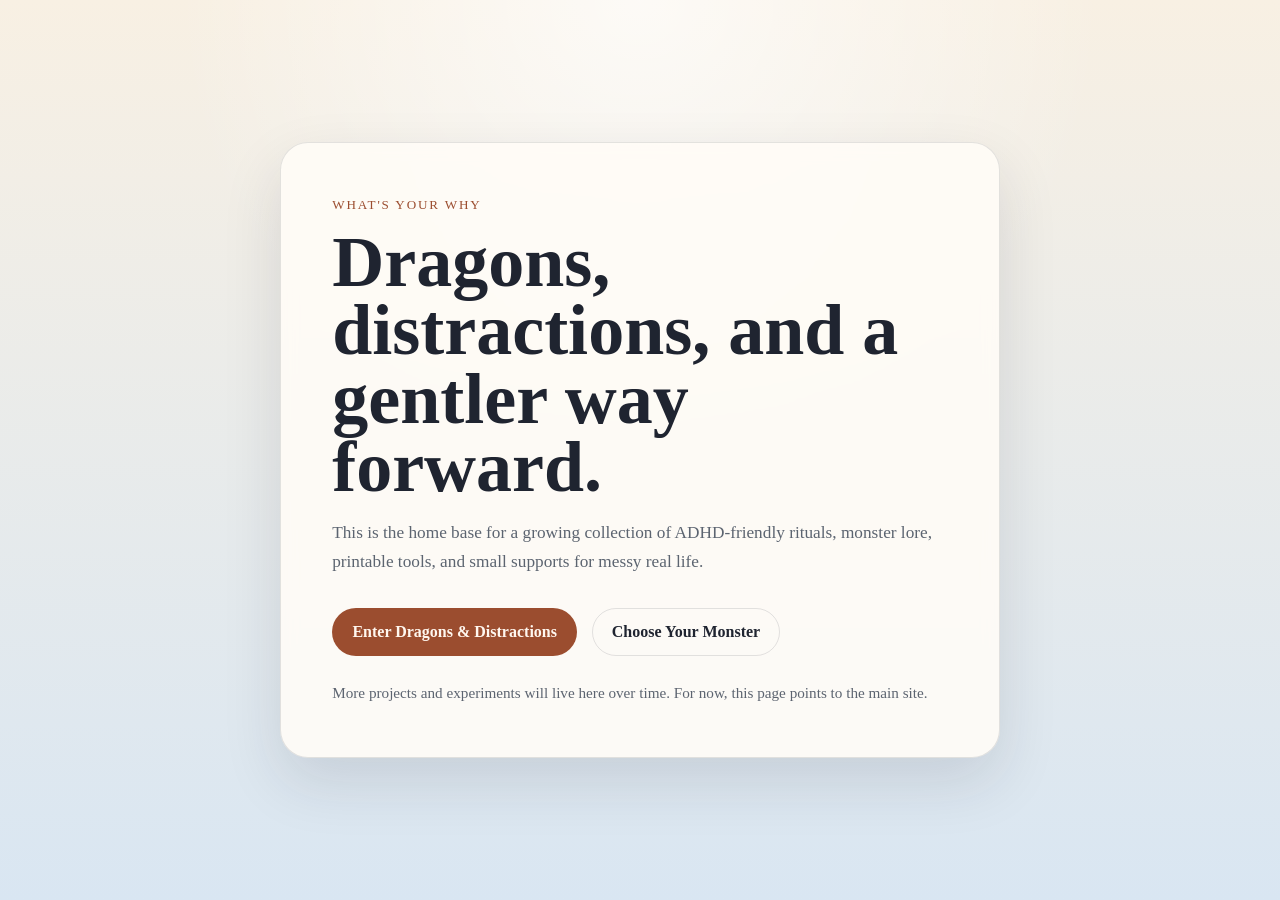
==== index.html @ ef9a0e59 "Rename whatsyourwhy-index.html to index.html" ====
<!doctype html>
<html lang="en">
  <head>
    <meta charset="utf-8">
    <meta name="viewport" content="width=device-width, initial-scale=1">
    <title>What's Your Why</title>
    <meta
      name="description"
      content="A simple home base for Dragons & Distractions, ADHD-friendly rituals, and creative tools."
    >
    <style>
      :root {
        color-scheme: light;
        --bg-top: #f8f0e3;
        --bg-bottom: #d9e6f2;
        --panel: rgba(255, 252, 247, 0.9);
        --ink: #1f2430;
        --muted: #5c6470;
        --accent: #9b4d2f;
        --accent-dark: #7a3b21;
        --border: rgba(31, 36, 48, 0.12);
        --shadow: 0 24px 60px rgba(31, 36, 48, 0.12);
      }

      * {
        box-sizing: border-box;
      }

      body {
        margin: 0;
        min-height: 100vh;
        font-family: Georgia, "Times New Roman", serif;
        color: var(--ink);
        background:
          radial-gradient(circle at top, rgba(255, 255, 255, 0.7), transparent 42%),
          linear-gradient(180deg, var(--bg-top), var(--bg-bottom));
      }

      main {
        width: min(720px, calc(100% - 2rem));
        margin: 0 auto;
        min-height: 100vh;
        display: grid;
        place-items: center;
        padding: 3rem 0;
      }

      .card {
        width: 100%;
        background: var(--panel);
        border: 1px solid var(--border);
        border-radius: 28px;
        box-shadow: var(--shadow);
        padding: clamp(2rem, 4vw, 3.5rem);
        backdrop-filter: blur(8px);
      }

      .eyebrow {
        margin: 0 0 0.75rem;
        font-size: 0.82rem;
        letter-spacing: 0.14em;
        text-transform: uppercase;
        color: var(--accent);
      }

      h1 {
        margin: 0;
        font-size: clamp(2.4rem, 7vw, 4.5rem);
        line-height: 0.95;
      }

      p {
        margin: 1rem 0 0;
        font-size: 1.08rem;
        line-height: 1.7;
        color: var(--muted);
      }

      .actions {
        display: flex;
        flex-wrap: wrap;
        gap: 0.9rem;
        margin-top: 2rem;
      }

      .button {
        display: inline-flex;
        align-items: center;
        justify-content: center;
        min-height: 3rem;
        padding: 0.8rem 1.2rem;
        border-radius: 999px;
        border: 1px solid transparent;
        font-weight: 700;
        text-decoration: none;
        transition: transform 140ms ease, background-color 140ms ease, border-color 140ms ease;
      }

      .button:hover,
      .button:focus-visible {
        transform: translateY(-1px);
      }

      .button-primary {
        background: var(--accent);
        color: #fff7ef;
      }

      .button-primary:hover,
      .button-primary:focus-visible {
        background: var(--accent-dark);
      }

      .button-secondary {
        background: transparent;
        color: var(--ink);
        border-color: var(--border);
      }

      .button-secondary:hover,
      .button-secondary:focus-visible {
        background: rgba(255, 255, 255, 0.5);
      }

      .note {
        margin-top: 1.5rem;
        font-size: 0.95rem;
      }

      @media (max-width: 640px) {
        .actions {
          flex-direction: column;
        }

        .button {
          width: 100%;
        }
      }
    </style>
  </head>
  <body>
    <main>
      <section class="card" aria-labelledby="site-title">
        <p class="eyebrow">What's Your Why</p>
        <h1 id="site-title">Dragons, distractions, and a gentler way forward.</h1>
        <p>
          This is the home base for a growing collection of ADHD-friendly rituals, monster lore,
          printable tools, and small supports for messy real life.
        </p>
        <div class="actions">
          <a class="button button-primary" href="https://whatsyourwhy.github.io/dragons-and-distractions-site/">
            Enter Dragons &amp; Distractions
          </a>
          <a class="button button-secondary" href="https://whatsyourwhy.github.io/dragons-and-distractions-site/choose-your-monster">
            Choose Your Monster
          </a>
        </div>
        <p class="note">
          More projects and experiments will live here over time. For now, this page points to the
          main site.
        </p>
      </section>
    </main>
  </body>
</html>
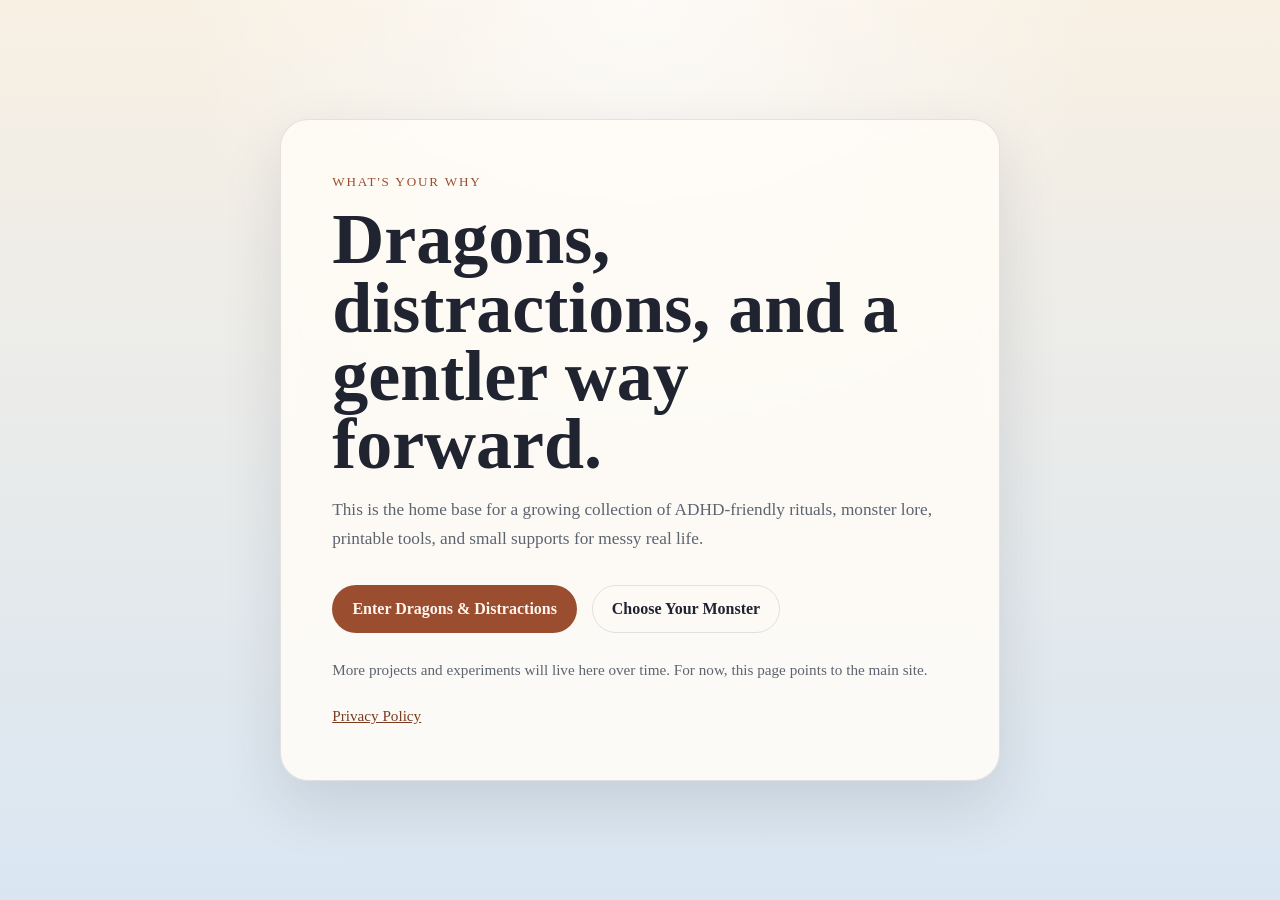
==== commit d950bf21: "Add privacy policy page" ====
--- a/index.html
+++ b/index.html
@@ -4,6 +4,21 @@
     <meta charset="utf-8">
     <meta name="viewport" content="width=device-width, initial-scale=1">
     <title>What's Your Why</title>
+    <script
+      async
+      src="https://pagead2.googlesyndication.com/pagead/js/adsbygoogle.js?client=ca-pub-9310837374819126"
+      crossorigin="anonymous"
+    ></script>
+    <script async src="https://www.googletagmanager.com/gtag/js?id=G-DFPLZYKDJ5"></script>
+    <script>
+      window.dataLayer = window.dataLayer || [];
+      function gtag() {
+        dataLayer.push(arguments);
+      }
+
+      gtag("js", new Date());
+      gtag("config", "G-DFPLZYKDJ5");
+    </script>
     <meta
       name="description"
       content="A simple home base for Dragons & Distractions, ADHD-friendly rituals, and creative tools."
@@ -127,6 +142,15 @@
         font-size: 0.95rem;
       }
 
+      .footer-links {
+        margin-top: 1.25rem;
+        font-size: 0.95rem;
+      }
+
+      .footer-links a {
+        color: var(--accent-dark);
+      }
+
       @media (max-width: 640px) {
         .actions {
           flex-direction: column;
@@ -159,6 +183,9 @@
           More projects and experiments will live here over time. For now, this page points to the
           main site.
         </p>
+        <p class="footer-links">
+          <a href="/privacy.html">Privacy Policy</a>
+        </p>
       </section>
     </main>
   </body>
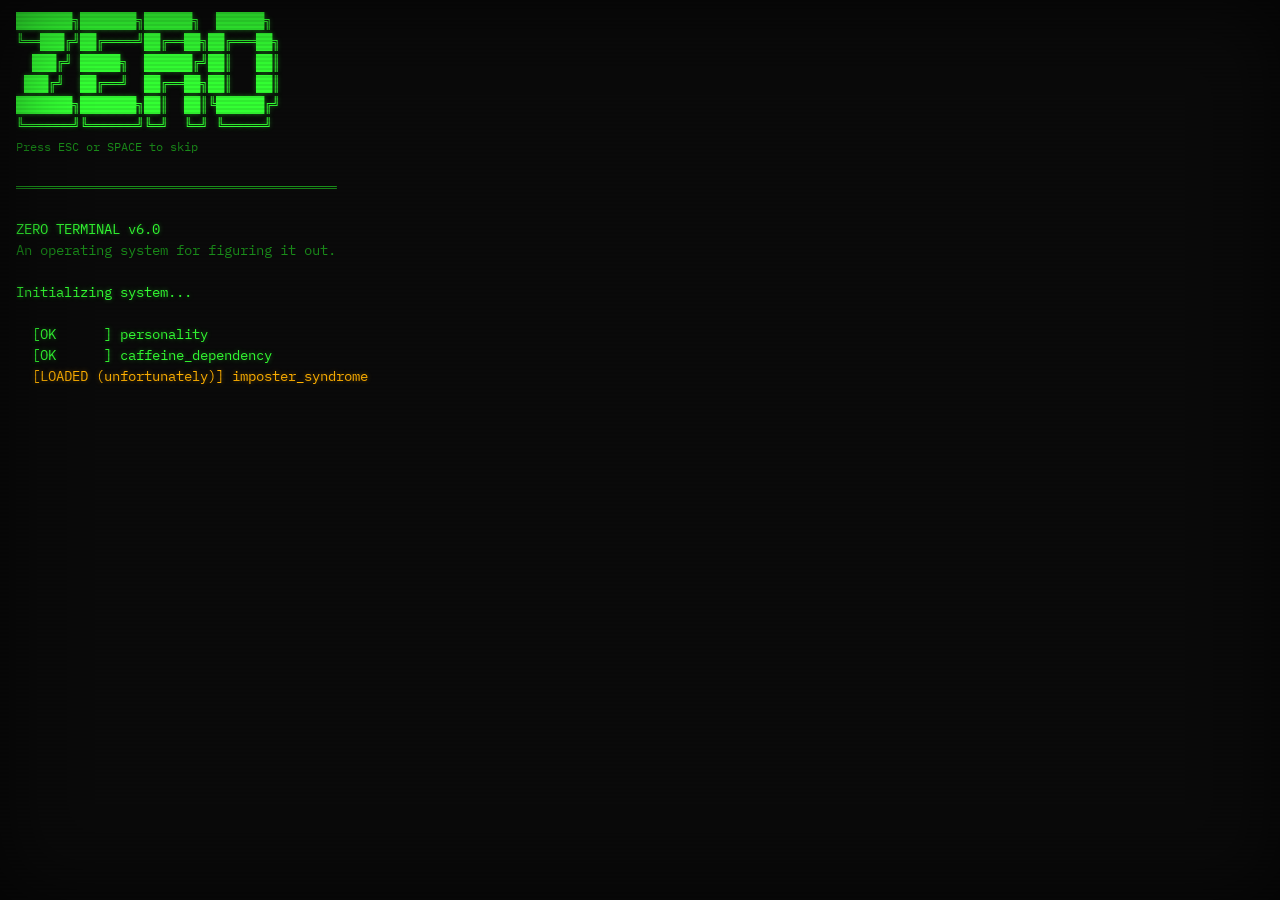
==== commit ee99463f: "Deploy ZERO TERMINAL to GitHub Pages Replace landing page with Zero Terminal build output. Privacy p" ====
--- a/index.html
+++ b/index.html
@@ -1,192 +1,56 @@
-<!doctype html>
+<!DOCTYPE html>
 <html lang="en">
-  <head>
-    <meta charset="utf-8">
-    <meta name="viewport" content="width=device-width, initial-scale=1">
-    <title>What's Your Why</title>
-    <script
-      async
-      src="https://pagead2.googlesyndication.com/pagead/js/adsbygoogle.js?client=ca-pub-9310837374819126"
-      crossorigin="anonymous"
-    ></script>
-    <script async src="https://www.googletagmanager.com/gtag/js?id=G-DFPLZYKDJ5"></script>
-    <script>
-      window.dataLayer = window.dataLayer || [];
-      function gtag() {
-        dataLayer.push(arguments);
-      }
-
-      gtag("js", new Date());
-      gtag("config", "G-DFPLZYKDJ5");
-    </script>
-    <meta
-      name="description"
-      content="A simple home base for Dragons & Distractions, ADHD-friendly rituals, and creative tools."
-    >
-    <style>
-      :root {
-        color-scheme: light;
-        --bg-top: #f8f0e3;
-        --bg-bottom: #d9e6f2;
-        --panel: rgba(255, 252, 247, 0.9);
-        --ink: #1f2430;
-        --muted: #5c6470;
-        --accent: #9b4d2f;
-        --accent-dark: #7a3b21;
-        --border: rgba(31, 36, 48, 0.12);
-        --shadow: 0 24px 60px rgba(31, 36, 48, 0.12);
-      }
-
-      * {
-        box-sizing: border-box;
-      }
-
-      body {
-        margin: 0;
-        min-height: 100vh;
-        font-family: Georgia, "Times New Roman", serif;
-        color: var(--ink);
-        background:
-          radial-gradient(circle at top, rgba(255, 255, 255, 0.7), transparent 42%),
-          linear-gradient(180deg, var(--bg-top), var(--bg-bottom));
-      }
-
-      main {
-        width: min(720px, calc(100% - 2rem));
-        margin: 0 auto;
-        min-height: 100vh;
-        display: grid;
-        place-items: center;
-        padding: 3rem 0;
-      }
-
-      .card {
-        width: 100%;
-        background: var(--panel);
-        border: 1px solid var(--border);
-        border-radius: 28px;
-        box-shadow: var(--shadow);
-        padding: clamp(2rem, 4vw, 3.5rem);
-        backdrop-filter: blur(8px);
-      }
-
-      .eyebrow {
-        margin: 0 0 0.75rem;
-        font-size: 0.82rem;
-        letter-spacing: 0.14em;
-        text-transform: uppercase;
-        color: var(--accent);
-      }
-
-      h1 {
-        margin: 0;
-        font-size: clamp(2.4rem, 7vw, 4.5rem);
-        line-height: 0.95;
-      }
-
-      p {
-        margin: 1rem 0 0;
-        font-size: 1.08rem;
-        line-height: 1.7;
-        color: var(--muted);
-      }
-
-      .actions {
-        display: flex;
-        flex-wrap: wrap;
-        gap: 0.9rem;
-        margin-top: 2rem;
-      }
-
-      .button {
-        display: inline-flex;
-        align-items: center;
-        justify-content: center;
-        min-height: 3rem;
-        padding: 0.8rem 1.2rem;
-        border-radius: 999px;
-        border: 1px solid transparent;
-        font-weight: 700;
-        text-decoration: none;
-        transition: transform 140ms ease, background-color 140ms ease, border-color 140ms ease;
-      }
-
-      .button:hover,
-      .button:focus-visible {
-        transform: translateY(-1px);
-      }
-
-      .button-primary {
-        background: var(--accent);
-        color: #fff7ef;
-      }
-
-      .button-primary:hover,
-      .button-primary:focus-visible {
-        background: var(--accent-dark);
-      }
-
-      .button-secondary {
-        background: transparent;
-        color: var(--ink);
-        border-color: var(--border);
-      }
-
-      .button-secondary:hover,
-      .button-secondary:focus-visible {
-        background: rgba(255, 255, 255, 0.5);
-      }
-
-      .note {
-        margin-top: 1.5rem;
-        font-size: 0.95rem;
-      }
-
-      .footer-links {
-        margin-top: 1.25rem;
-        font-size: 0.95rem;
-      }
-
-      .footer-links a {
-        color: var(--accent-dark);
-      }
-
-      @media (max-width: 640px) {
-        .actions {
-          flex-direction: column;
-        }
-
-        .button {
-          width: 100%;
-        }
-      }
-    </style>
-  </head>
-  <body>
-    <main>
-      <section class="card" aria-labelledby="site-title">
-        <p class="eyebrow">What's Your Why</p>
-        <h1 id="site-title">Dragons, distractions, and a gentler way forward.</h1>
-        <p>
-          This is the home base for a growing collection of ADHD-friendly rituals, monster lore,
-          printable tools, and small supports for messy real life.
-        </p>
-        <div class="actions">
-          <a class="button button-primary" href="https://whatsyourwhy.github.io/dragons-and-distractions-site/">
-            Enter Dragons &amp; Distractions
-          </a>
-          <a class="button button-secondary" href="https://whatsyourwhy.github.io/dragons-and-distractions-site/choose-your-monster">
-            Choose Your Monster
-          </a>
-        </div>
-        <p class="note">
-          More projects and experiments will live here over time. For now, this page points to the
-          main site.
-        </p>
-        <p class="footer-links">
-          <a href="/privacy.html">Privacy Policy</a>
-        </p>
-      </section>
-    </main>
-  </body>
+<head>
+  <meta charset="UTF-8">
+  <meta name="viewport" content="width=device-width, initial-scale=1.0, maximum-scale=1.0, user-scalable=no">
+  <title>ZERO TERMINAL</title>
+  <meta name="description" content="ZERO TERMINAL — An operating system for figuring it out.">
+  <meta property="og:title" content="ZERO TERMINAL">
+  <meta property="og:description" content="An operating system for figuring it out.">
+  <meta property="og:type" content="website">
+  <meta name="theme-color" content="#0a0a0a">
+  <link rel="preconnect" href="https://fonts.googleapis.com">
+  <link rel="preconnect" href="https://fonts.gstatic.com" crossorigin>
+  <link href="https://fonts.googleapis.com/css2?family=IBM+Plex+Mono:wght@400;700&display=swap" rel="stylesheet">
+  <script type="module" crossorigin src="/assets/index-f0_nheHv.js"></script>
+  <link rel="stylesheet" crossorigin href="/assets/index-DtCuq9ww.css">
+</head>
+<body>
+  <noscript>
+    <div style="max-width:700px;margin:40px auto;padding:20px;font-family:'IBM Plex Mono',monospace;color:#33ff33;background:#0a0a0a;line-height:1.6">
+      <h1 style="color:#33ff33">ZERO TERMINAL</h1>
+      <p>An operating system for figuring it out.</p>
+      <h2 style="color:#33ff33">Justin Shank</h2>
+      <p>Operator / Builder / Systems Thinker. I build systems, tools, and ideas across supply chain, AI, research, e-commerce, and weird internet projects.</p>
+      <h3 style="color:#33ff33">Projects</h3>
+      <ul>
+        <li><a href="https://github.com/WhatsYourWhy/Zero-Terminal" style="color:#33ff33">Zero Terminal</a> &mdash; Terminal-themed personal website</li>
+        <li><a href="https://github.com/WhatsYourWhy/The-Temporal-Gradient" style="color:#33ff33">Temporal Gradient</a> &mdash; Research framework</li>
+        <li><a href="https://github.com/WhatsYourWhy/Cognitive-Glow" style="color:#33ff33">Cognitive Glow</a> &mdash; AI cognitive framework</li>
+        <li><a href="https://github.com/WhatsYourWhy/Biological-Data-OS" style="color:#33ff33">Biological Data OS</a> &mdash; Biological data operating system</li>
+        <li><a href="https://github.com/WhatsYourWhy/dragons-and-distractions-site" style="color:#33ff33">Dragons &amp; Distractions</a> &mdash; Card game</li>
+        <li><a href="https://shankstrategy.com/" style="color:#33ff33">Shank Strategy Ops</a> &mdash; Consulting</li>
+        <li><a href="https://the-polymath.xyz" style="color:#33ff33">The Polymath</a> &mdash; Newsletter</li>
+      </ul>
+      <h3 style="color:#33ff33">Contact</h3>
+      <ul>
+        <li><a href="https://github.com/WhatsYourWhy" style="color:#33ff33">GitHub</a></li>
+        <li><a href="https://www.linkedin.com/in/justin-shank" style="color:#33ff33">LinkedIn</a></li>
+        <li><a href="https://whatsyourwhy85.substack.com/" style="color:#33ff33">Substack</a></li>
+        <li><a href="https://orcid.org/0009-0005-4473-2515" style="color:#33ff33">ORCID</a></li>
+      </ul>
+    </div>
+  </noscript>
+  <div id="terminal">
+    <div id="output"></div>
+    <div id="input-line">
+      <span id="prompt">zero:~$ </span>
+      <div id="input-wrap">
+        <input type="text" id="cmd-input" autocomplete="off" autocorrect="off" autocapitalize="off" spellcheck="false">
+      </div>
+    </div>
+  </div>
+  <div id="mobile-bar"></div>
+  <div class="scanlines"></div>
+</body>
 </html>
--- a/assets/index-DtCuq9ww.css
+++ b/assets/index-DtCuq9ww.css
@@ -0,0 +1 @@
+:root{--bg: #0a0a0a;--text: #33ff33;--text-dim: #1a8c1a;--text-glow: rgba(51, 255, 51, .4);--prompt-color: #33ff33;--error: #ff3333;--warn: #ffb000;--info: #33ff33;--font: "IBM Plex Mono", "Courier New", Courier, monospace}[data-theme=amber]{--text: #ffb000;--text-dim: #8c6000;--text-glow: rgba(255, 176, 0, .4);--prompt-color: #ffb000;--info: #ffb000}*,*:before,*:after{margin:0;padding:0;box-sizing:border-box}html,body{height:100%;overflow:hidden;background:var(--bg);color:var(--text);font-family:var(--font);font-size:14px;line-height:1.5}#terminal{display:flex;flex-direction:column;height:100vh;padding:12px 16px;animation:flicker 4s infinite}#output{flex:1;overflow-y:auto;padding-bottom:8px;scrollbar-width:thin;scrollbar-color:var(--text-dim) transparent}#output::-webkit-scrollbar{width:6px}#output::-webkit-scrollbar-track{background:transparent}#output::-webkit-scrollbar-thumb{background:var(--text-dim);border-radius:3px}.line{white-space:pre-wrap;word-wrap:break-word;text-shadow:0 0 5px var(--text-glow);min-height:1.5em}.line.ascii{white-space:pre;line-height:1.2;font-weight:700}.line.error{color:var(--error);text-shadow:0 0 5px rgba(255,51,51,.4)}.line.warn{color:var(--warn);text-shadow:0 0 5px rgba(255,176,0,.4)}.line.dim{color:var(--text-dim);text-shadow:none}.line.input-echo{color:var(--text-dim)}.line a{color:var(--text);text-decoration:underline;text-underline-offset:2px}.line a:hover{color:var(--warn)}#input-line{display:flex;align-items:center;padding:4px 0;text-shadow:0 0 5px var(--text-glow)}#input-line.hidden{display:none}#prompt{color:var(--prompt-color);white-space:nowrap;-webkit-user-select:none;user-select:none}#input-wrap{flex:1;position:relative}#cmd-input{width:100%;background:transparent;border:none;outline:none;color:var(--text);font-family:var(--font);font-size:14px;caret-color:var(--text);text-shadow:0 0 5px var(--text-glow)}#cmd-input::selection{background:var(--text);color:var(--bg)}#mobile-bar{display:none;position:fixed;bottom:0;left:0;right:0;background:#111;border-top:1px solid var(--text-dim);padding:8px;gap:6px;flex-wrap:wrap;justify-content:center;z-index:100}#mobile-bar .pill{background:transparent;border:1px solid var(--text-dim);color:var(--text);font-family:var(--font);font-size:12px;padding:4px 10px;border-radius:12px;cursor:pointer;white-space:nowrap}#mobile-bar .pill:active{background:var(--text);color:var(--bg)}@media(max-width:768px){html,body{font-size:13px}#terminal{padding:8px 10px 60px}#mobile-bar{display:flex}}@media(max-width:480px){html,body{font-size:12px}}.scanlines{position:fixed;top:0;left:0;width:100%;height:100%;pointer-events:none;z-index:1000;background:repeating-linear-gradient(0deg,transparent,transparent 2px,rgba(0,0,0,.08) 2px,rgba(0,0,0,.08) 4px)}@keyframes flicker{0%,to{opacity:1}50%{opacity:.98}52%{opacity:1}80%{opacity:.97}82%{opacity:1}}@keyframes blink{0%,49%{opacity:1}50%,to{opacity:0}}#terminal:before{content:"";position:fixed;top:0;left:0;right:0;bottom:0;pointer-events:none;box-shadow:inset 0 0 80px #0009;z-index:999}@keyframes fadeIn{0%{opacity:0}to{opacity:1}}.line{animation:fadeIn .05s ease-in}@keyframes progress{0%{width:0}to{width:100%}}.boot-progress{display:inline-block;min-width:200px}.boot-ok{color:var(--text)}.boot-warn{color:var(--warn)}.boot-fail{color:var(--error)}.login-input{color:var(--text);text-shadow:0 0 5px var(--text-glow)}.skip-hint{color:var(--text-dim);text-shadow:none;font-size:.85em}
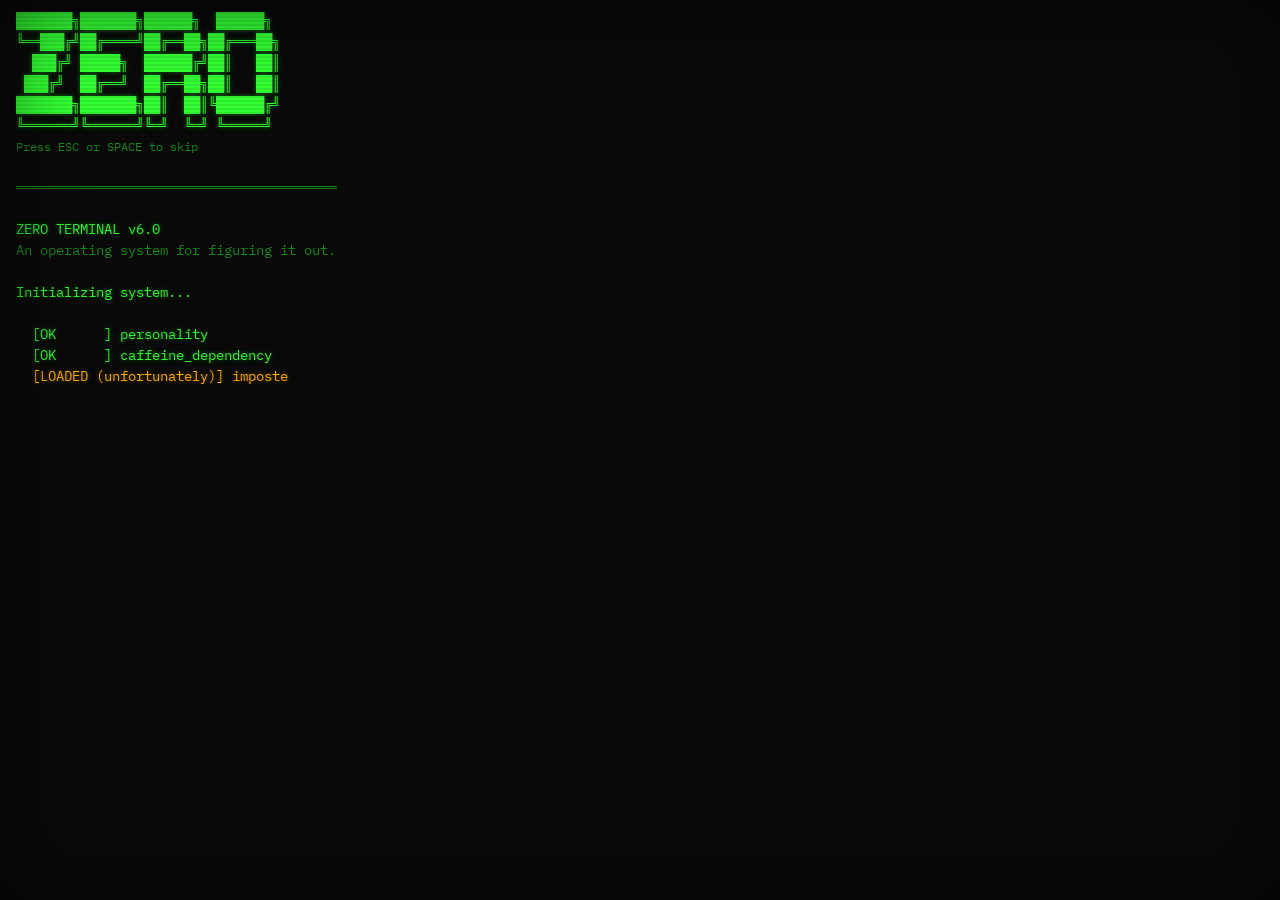
==== commit 8f973b6f: "Deploy ZERO TERMINAL from 534b0186a1706de122583053b1817bc7f9af0307" ====
--- a/index.html
+++ b/index.html
@@ -12,7 +12,7 @@
   <link rel="preconnect" href="https://fonts.googleapis.com">
   <link rel="preconnect" href="https://fonts.gstatic.com" crossorigin>
   <link href="https://fonts.googleapis.com/css2?family=IBM+Plex+Mono:wght@400;700&display=swap" rel="stylesheet">
-  <script type="module" crossorigin src="/assets/index-f0_nheHv.js"></script>
+  <script type="module" crossorigin src="/assets/index-Du-2IUkx.js"></script>
   <link rel="stylesheet" crossorigin href="/assets/index-DtCuq9ww.css">
 </head>
 <body>
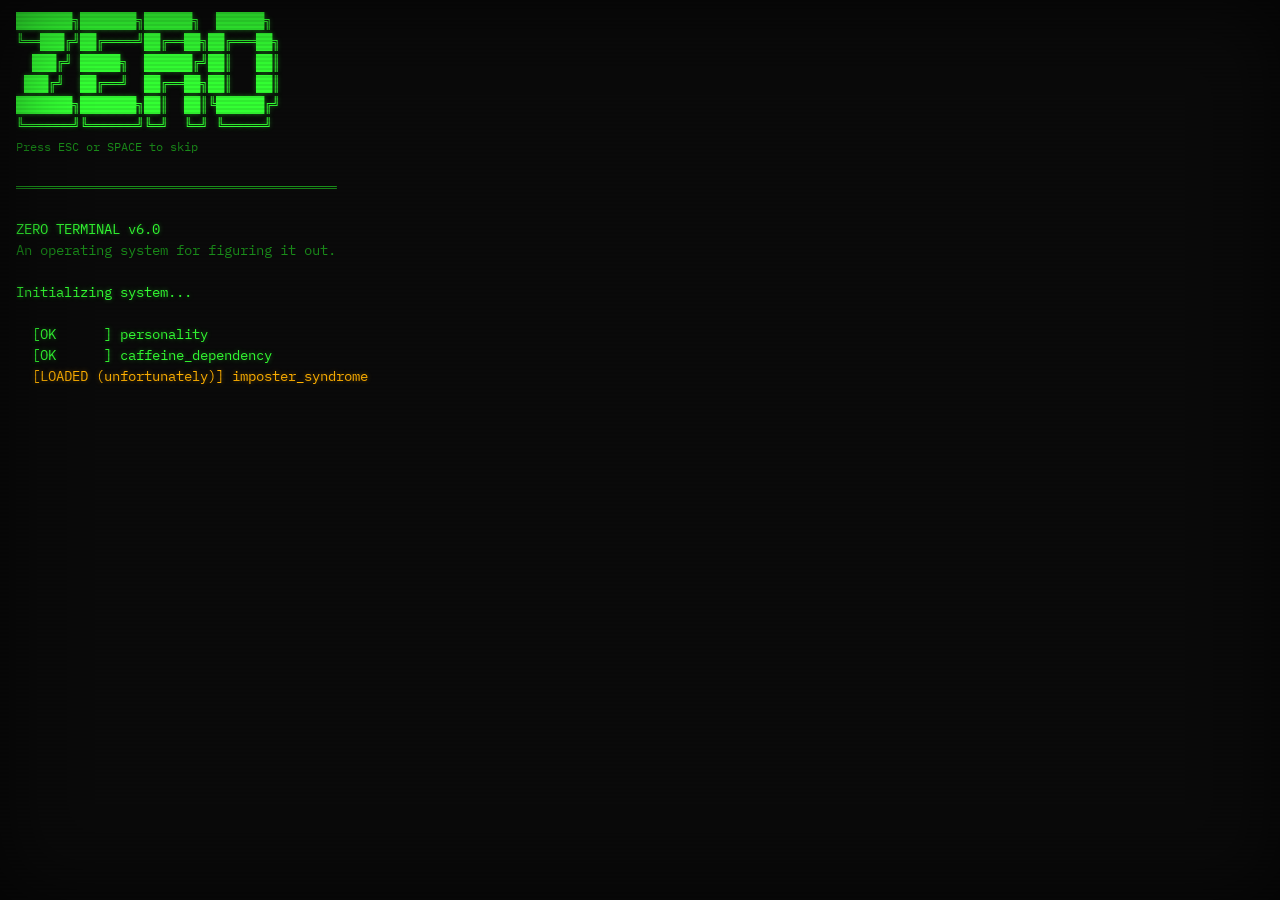
==== commit afc597be: "Deploy ZERO TERMINAL from 27302293c289d6ac597ca602975ad1792d403edf" ====
--- a/index.html
+++ b/index.html
@@ -12,8 +12,8 @@
   <link rel="preconnect" href="https://fonts.googleapis.com">
   <link rel="preconnect" href="https://fonts.gstatic.com" crossorigin>
   <link href="https://fonts.googleapis.com/css2?family=IBM+Plex+Mono:wght@400;700&display=swap" rel="stylesheet">
-  <script type="module" crossorigin src="/assets/index-Du-2IUkx.js"></script>
-  <link rel="stylesheet" crossorigin href="/assets/index-DtCuq9ww.css">
+  <script type="module" crossorigin src="/assets/index-Bn_FIlOK.js"></script>
+  <link rel="stylesheet" crossorigin href="/assets/index-DZj5PM9a.css">
 </head>
 <body>
   <noscript>
--- a/assets/index-DZj5PM9a.css
+++ b/assets/index-DZj5PM9a.css
@@ -0,0 +1 @@
+:root{--bg:#0a0a0a;--text:#3f3;--text-dim:#1a8c1a;--text-glow:#3f36;--prompt-color:#3f3;--error:#f33;--warn:#ffb000;--info:#3f3;--font:"IBM Plex Mono", "Courier New", Courier, monospace}[data-theme=amber]{--text:#ffb000;--text-dim:#8c6000;--text-glow:#ffb00066;--prompt-color:#ffb000;--info:#ffb000}*,:before,:after{box-sizing:border-box;margin:0;padding:0}html,body{background:var(--bg);height:100%;color:var(--text);font-family:var(--font);font-size:14px;line-height:1.5;overflow:hidden}#terminal{flex-direction:column;height:100vh;padding:12px 16px;animation:4s infinite flicker;display:flex}#output{scrollbar-width:thin;scrollbar-color:var(--text-dim) transparent;flex:1;padding-bottom:8px;overflow-y:auto}#output::-webkit-scrollbar{width:6px}#output::-webkit-scrollbar-track{background:0 0}#output::-webkit-scrollbar-thumb{background:var(--text-dim);border-radius:3px}.line{white-space:pre-wrap;word-wrap:break-word;text-shadow:0 0 5px var(--text-glow);min-height:1.5em}.line.ascii{white-space:pre;font-weight:700;line-height:1.2}.line.error{color:var(--error);text-shadow:0 0 5px #f336}.line.warn{color:var(--warn);text-shadow:0 0 5px #ffb00066}.line.dim{color:var(--text-dim);text-shadow:none}.line.input-echo{color:var(--text-dim)}.line a{color:var(--text);text-underline-offset:2px;text-decoration:underline}.line a:hover{color:var(--warn)}#input-line{text-shadow:0 0 5px var(--text-glow);align-items:center;padding:4px 0;display:flex}#input-line.hidden{display:none}#prompt{color:var(--prompt-color);white-space:nowrap;-webkit-user-select:none;user-select:none}#input-wrap{flex:1;position:relative}#cmd-input{width:100%;color:var(--text);font-family:var(--font);caret-color:var(--text);text-shadow:0 0 5px var(--text-glow);background:0 0;border:none;outline:none;font-size:14px}#cmd-input::selection{background:var(--text);color:var(--bg)}#mobile-bar{border-top:1px solid var(--text-dim);z-index:100;background:#111;flex-wrap:wrap;justify-content:center;gap:6px;padding:8px;display:none;position:fixed;bottom:0;left:0;right:0}#mobile-bar .pill{border:1px solid var(--text-dim);color:var(--text);font-family:var(--font);cursor:pointer;white-space:nowrap;background:0 0;border-radius:12px;padding:4px 10px;font-size:12px}#mobile-bar .pill:active{background:var(--text);color:var(--bg)}@media (width<=768px){html,body{font-size:13px}#terminal{padding:8px 10px 60px}#mobile-bar{display:flex}}@media (width<=480px){html,body{font-size:12px}}.scanlines{pointer-events:none;z-index:1000;background:repeating-linear-gradient(0deg,#0000,#0000 2px,#00000014 2px 4px);width:100%;height:100%;position:fixed;top:0;left:0}@keyframes flicker{0%,to{opacity:1}50%{opacity:.98}52%{opacity:1}80%{opacity:.97}82%{opacity:1}}@keyframes blink{0%,49%{opacity:1}50%,to{opacity:0}}#terminal:before{content:"";pointer-events:none;z-index:999;position:fixed;inset:0;box-shadow:inset 0 0 80px #0009}@keyframes fadeIn{0%{opacity:0}to{opacity:1}}.line{animation:50ms ease-in fadeIn}@keyframes progress{0%{width:0}to{width:100%}}.boot-progress{min-width:200px;display:inline-block}.boot-ok{color:var(--text)}.boot-warn{color:var(--warn)}.boot-fail{color:var(--error)}.login-input{color:var(--text);text-shadow:0 0 5px var(--text-glow)}.skip-hint{color:var(--text-dim);text-shadow:none;font-size:.85em}
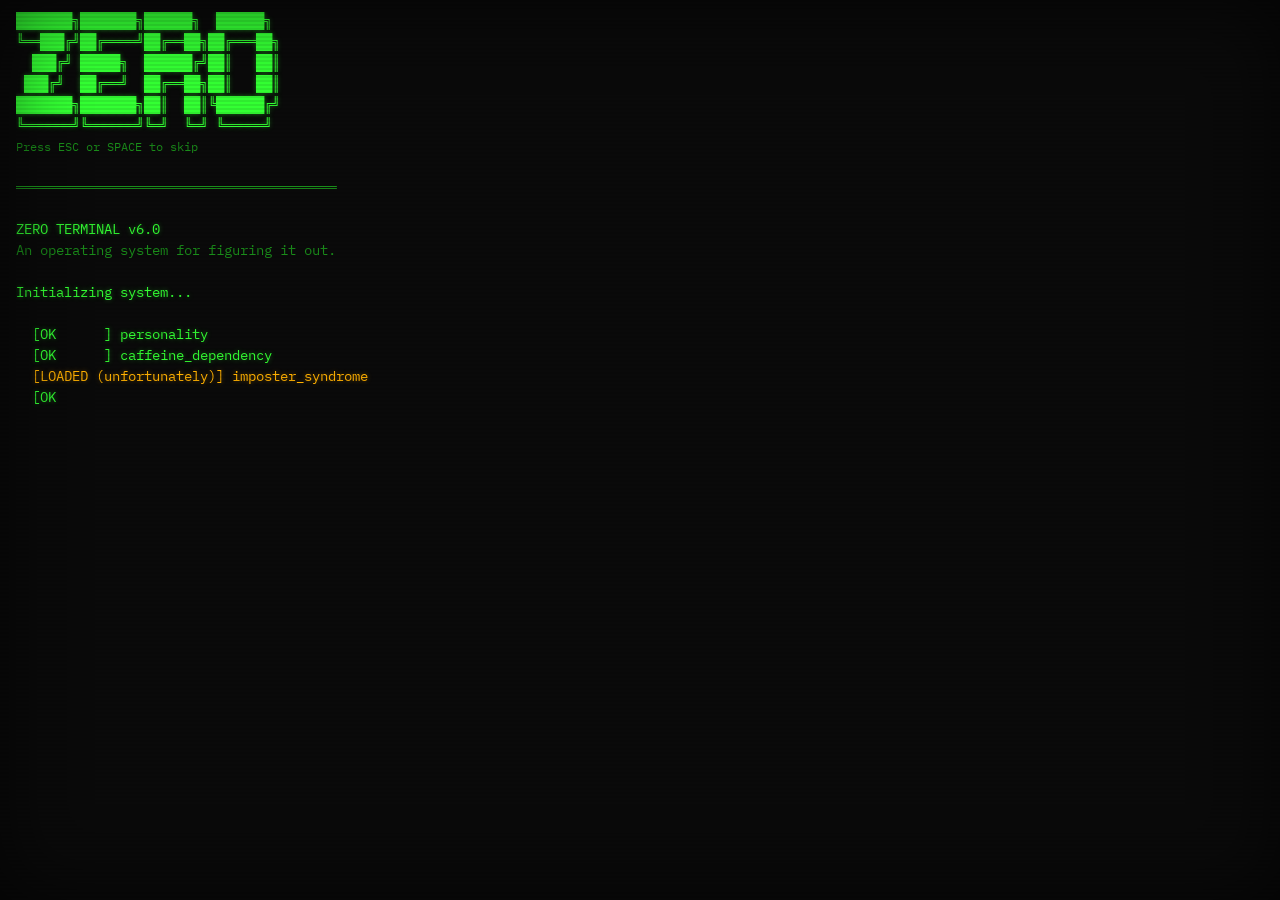
==== commit 1386489c: "Deploy ZERO TERMINAL from 1f131142b8e8c68f6652b3485fc20973ebc4173c" ====
--- a/index.html
+++ b/index.html
@@ -12,7 +12,7 @@
   <link rel="preconnect" href="https://fonts.googleapis.com">
   <link rel="preconnect" href="https://fonts.gstatic.com" crossorigin>
   <link href="https://fonts.googleapis.com/css2?family=IBM+Plex+Mono:wght@400;700&display=swap" rel="stylesheet">
-  <script type="module" crossorigin src="/assets/index-Bn_FIlOK.js"></script>
+  <script type="module" crossorigin src="/assets/index-DjIxhVeX.js"></script>
   <link rel="stylesheet" crossorigin href="/assets/index-DZj5PM9a.css">
 </head>
 <body>
